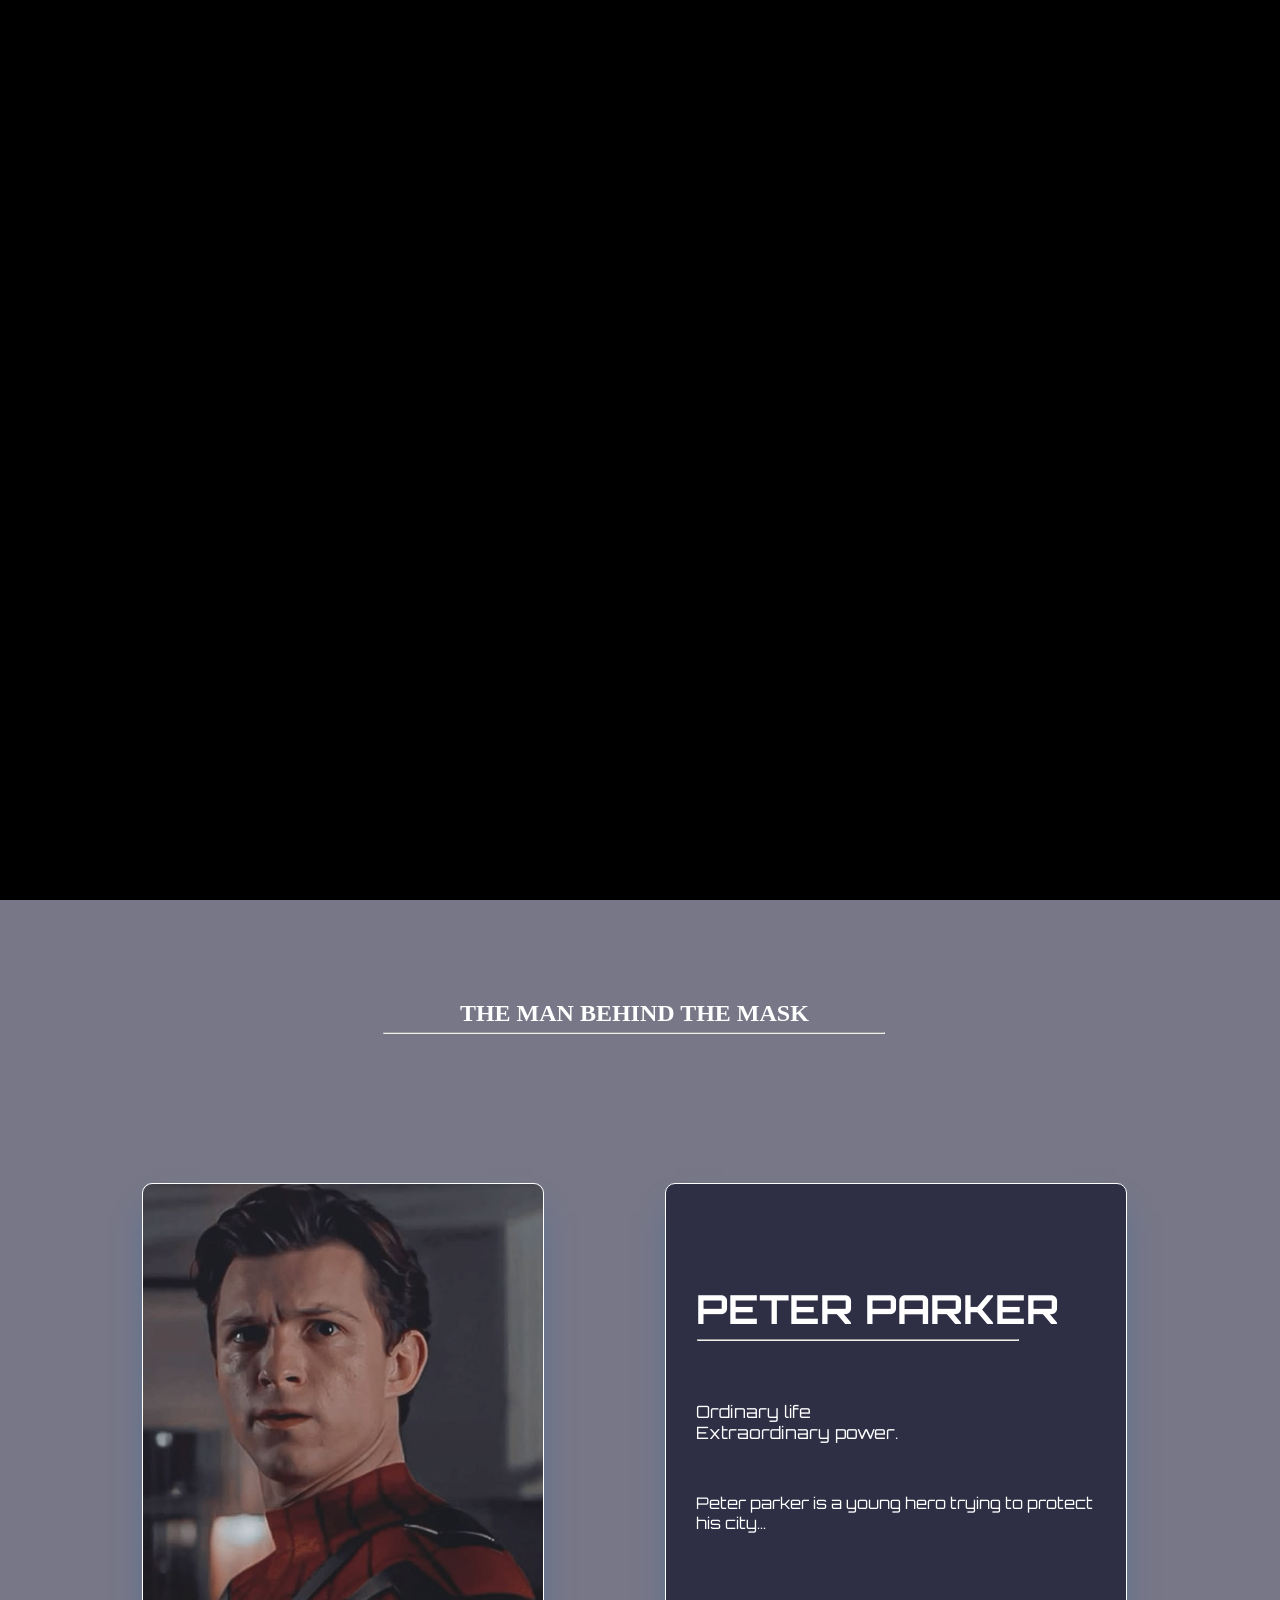
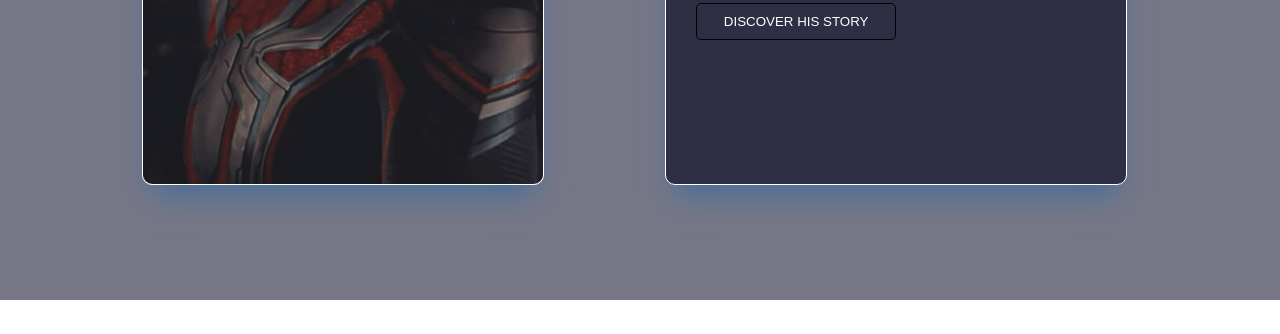
==== index.html @ 8f6e94a5 "initial commit" ====
<!DOCTYPE html>
<html lang="en">
<head>
    <meta charset="UTF-8">
    <meta name="viewport" content="width=device-width, initial-scale=1.0">
    <title>Spidy</title>
    <link rel="stylesheet" href="./css/style.css">
    <link rel="preconnect" href="https://fonts.googleapis.com">
    <link rel="preconnect" href="https://fonts.gstatic.com" crossorigin>
    <link href="https://fonts.googleapis.com/css2?family=Archivo+Black&family=Bitcount+Prop+Double:wght@100..900&family=Georama:ital,wght@0,100..900;1,100..900&family=JetBrains+Mono:ital,wght@0,100..800;1,100..800&family=Open+Sans:ital,wght@0,300..800;1,300..800&family=Orbitron:wght@400..900&family=Roboto:ital,wght@0,100..900;1,100..900&display=swap" rel="stylesheet">
</head>
<body>
    <header>
        <h1>SPIDER-MAN</h1>
        <ul>
            <li><a href="#">Home</a></li>
            <li><a href="#">Movies</a></li>
            <li><a href="#">Contact</a></li>
        </ul>
    </header>
    <section id="vdo">
        <video id="sp-vdo" class="video" src="./images/bg-vdo.mp4" muted ></video>
    </section>
    <section id="hero">
        <div class="wrapper">
            <div class="hero-content">
                <p class="one"> YOUR FRIENDLY NEIGHBORHOOD</p>
                <h1>SPIDER-MAN</h1>
                <P class="two">THE CITY NEED A HERO.</P>
                <button class="btn">EXPLORE</button>
            </div>
        </div>
    </section>
    <section id="about">
        <div class="wrapper">
            <div class="about-content"><h1>THE MAN BEHIND THE MASK</h1><hr>
                <div class="container">
                    <div class="left"><img src="./images/peter.jpeg" alt=""></div>
                    <div class="right">
                        <h2>PETER PARKER</h2>
                        <hr>
                        <p class="one">Ordinary life <br> Extraordinary power.</p>
                        <p class="two">Peter parker is a young hero trying to protect his city...</p>
                        <button class="btn">DISCOVER HIS STORY</button>
                    </div>
                </div>
            </div>
        </div>
    </section>

    <div id="intro">
        <video id="intro-vdo" src="images/intro-vdo.mp4"  muted  autoplay></video>
        
        <h1 id="spidy">SPIDER-MAN</h1>
        <button id="btn">Enter the city</button>
    </div>

    <script>

        window.addEventListener("load",function(){
            
                setTimeout(()=>{
                    document.getElementById('intro-vdo').classList.add("show")
                },100)
                setTimeout(()=>{
                    document.getElementById('intro-vdo').classList.remove("show")
                },4500)
              
                
                setTimeout(()=>{
                    document.getElementById('spidy').classList.add("show")
                },4800)

                setTimeout(()=>{
                    document.getElementById('spidy').classList.remove("show")
                },6500)
                setTimeout(()=>{
                    document.getElementById('btn').classList.add("show")
                },7000)
              
                document.getElementById('btn').addEventListener('click',()=>{
                    document.getElementById("intro").classList.add("hide");
                })

       
        })

        const bg = document.getElementById('sp-vdo')
        let isPlay=true
        let time;
       window.addEventListener("wheel",function(){
        // document.getElementById("intro").play()
            if (isPlay) {
                 bg.play()
            }
            clearTimeout(time)

            time=setTimeout(()=>{
                bg.pause();
            },200)
           
        })
    </script>
</body>
</html>
---- css/style.css ----
* {
    margin: 0;
    padding: 0;
    /* overflow: hidden; */
    color: white;
}
a {
    text-decoration: none;
    font-family: 'Georama';
    
}
p{
    font-family: 'Orbitron';
    font-weight: 100;
}
.wrapper {
    width: 96%;
    height: 100%;
    position: absolute;
    padding-left: 20px;
    padding-right: 20px;
}

ul {
    list-style: none;
}
header {
    top: 0;
    width: 100%;
    height: 100px;
    /* background: #000; */
    display: flex;
    justify-content: space-between;
    align-items: center;
    z-index: 1;
    background-color: rgba(3, 3, 16, 0.773);
    box-shadow: rgba(0, 0, 0, 0.45) 0px 25px 20px -20px;
}

header h1{
    margin-left: 40px;
    color: white;  
   
    font-family: "Orbitron" ;
    
}



header h1:hover {
    color: red;
}


header ul {
    display: flex;
    justify-content: space-around;
    margin-right: 60px;
}
header ul li {
    margin-right: 20px;
    color: white;
}

section#vdo {
    width: 100%;
    height: 100vh;
    object-fit: cover;
    position: fixed;
    z-index: -1;
    top: 0;

}
section#vdo video {
    width: 100%;
    object-fit: cover;
    height: 100%;

}

#hero {
    width: 100%;
    height: 100vh;
    background-color: rgba(5, 5, 34, 0.542);
}
#hero .container  {
    display: flex;
    justify-content: center;
    align-items: center;
    height: 100%;
    /* background-color: black; */
}
#hero .container  h1 {
    color: wheat;
    text-align: justify;
    
}
#about {
    width: 100%;
    height: 100vh;
    background-color: rgba(5, 5, 34, 0.542);
    
}
#about .about-content {
    width: 100%;
    /* text-align: center; */
    /* background: #000; */
    height: 100vh;
}
.about-content h1 {
    text-align: center;
    
}
.about-content hr {
    width: 500px;
    margin: 0 auto;
    margin-top: 5px;
}
.about-content div.container {
    display: flex;
    width: 100%;
    height: 100%;
    justify-content: space-evenly;
    align-items: center;
    
}
.about-content div.container div.left {
   width: 400px;
    height: 600px;
    border: 1px solid;
    border-radius: 10px;
    box-shadow: rgb(70, 110, 152) 0px 20px 30px -10px;
   
    /* background: red; */
    
}
.about-content div.container div.left img {
    width: 100%;
    height: 100%;
    overflow: hidden;
    object-fit: cover;
    opacity: 80%;

    
   
    
    border-radius: 10px;
    
    /* height: 400px; */
}
.about-content div.container div.right {
    width: 400px;
    height: 600px;
    border: 1px solid white;
    padding: 0 30px;
    border-radius: 10px;
     background-color: rgba(5, 5, 34, 0.641);
     box-shadow: rgb(70, 110, 152) 0px 20px 30px -10px;
}
.about-content div.container div.right h2 {
    margin-top: 100px;
    font-size: 40px;
    font-family: "Orbitron" ;
}
.about-content div.container div.right hr {
    width: 320px;
    margin-left: 1px;
    margin-top: 5px;
}
.about-content div.container div.right p.one {
    margin-top: 60px;
    font-size: 17px;
}
.about-content div.container div.right p.two {
    margin-top: 50px;

}
.about-content div.container div.right .btn {
    margin-top: 70px;
    width: 200px;
    padding: 10px;
    border: 1px solid black ;
    border-radius: 5px;
    background: #00000000;
}

.about-content div.container div.right .btn:hover {
    background-color: rgba(19, 19, 35, 0.553);
    color: white;
    cursor: pointer;
}
#intro {
    background-color: red;
}

#marvel,#spidy,#btn {
    opacity: 0;
    transform: scale(0.8);
    transition: 1s ease;
    color: white;
    position: absolute;
}

#marvel.show,#spidy.show,#btn.show {
    opacity: 1;
    transform: scale(1);
}
#intro {
    position: fixed;
    inset: 0;
    z-index: 9999;

    background: black;
    
    display: flex;
    /* flex-direction: column; */
    justify-content: center;
    align-items: center;
}
#intro.hide {
    opacity: 0;
    pointer-events: none;
    transition: 1s ease;
}

#btn {
    width: 180px;
    padding: 14px 20px;

    border: 1px solid white;
    border-radius: 3px;

    background: transparent;
    color: white;

    font-size: 15px;
    font-weight: bold;
    letter-spacing: 2px;
    text-transform: uppercase;
    z-index: 2;
    cursor: pointer;

    transition: 0.4s ease;
}

#btn:hover {
    background: #e10600;
    border-color: #e10600;
    box-shadow: 0 0 25px rgba(230, 0, 0, 0.7);
    transform: scale(1.05);
}
#marvel {
    text-align: center;
    font-size: 100px;
    letter-spacing: 0.2cm;
    background-color: #e10600;
    padding: 20px 50px;
    border-radius: 5px;
    border: 1px solid white;
    box-shadow: rgba(227, 178, 178, 0.35) 0px 5px 15px;
    transform: scale(0.8);
    transition: 0.5s ease;
    font-weight: 900;
    position: absolute;
}

#spidy {
    font-size: 100px;
    font-weight: 900;
    letter-spacing: 0.1cm;
    background-color: rgb(16, 16, 58);
    color: rgb(177, 13, 13);
    padding: 20px 60px;
    border: 1px solid white;
    box-shadow: rgba(227, 178, 178, 0.35) 0px 5px 15px;
    transform: scale(0.8);
    transition: 0.5s ease;
    position: absolute;
}


#intro-vdo {
    width: 100%;
    object-fit: cover;
    opacity: 0;
    position: absolute;
    z-index: 1;
}

#intro-vdo.show {
    opacity: 1;
}

.hero-content {
    /* background: #000; */
    position: absolute;
    top: 90px;
    width: 500px;
    height: 500px;
    display: flex;
    flex-direction: column;
    /* padding-left: 40px; */
    /* align-items: center; */
    /* justify-content: center; */
    
}
.hero-content p.one {
    margin-top: 250px;
    margin-left: 50px;
    font-size: 12px;
    letter-spacing: 2px;
}
.hero-content h1 {
    margin-left: 50px;
    margin-top: 10px;
    font-weight: bold;
    letter-spacing: 1px;
    font-family:'Orbitron'  ;
    font-weight: 400;
}
.hero-content p.two {
    margin-left: 50px;
    font-size: 12px;
    margin-top: 10px;
    letter-spacing: 2px

}

.hero-content .btn {
    background-color: #00000000;
    width: 100px;
    height: 40px;
    margin-top: 15px;
    margin-left: 50px;
    border-radius: 5px;
    border: 1px solid black;
    
}
.hero-content .btn:hover {
    cursor: pointer;
    background-color: red;
    color: white;
}
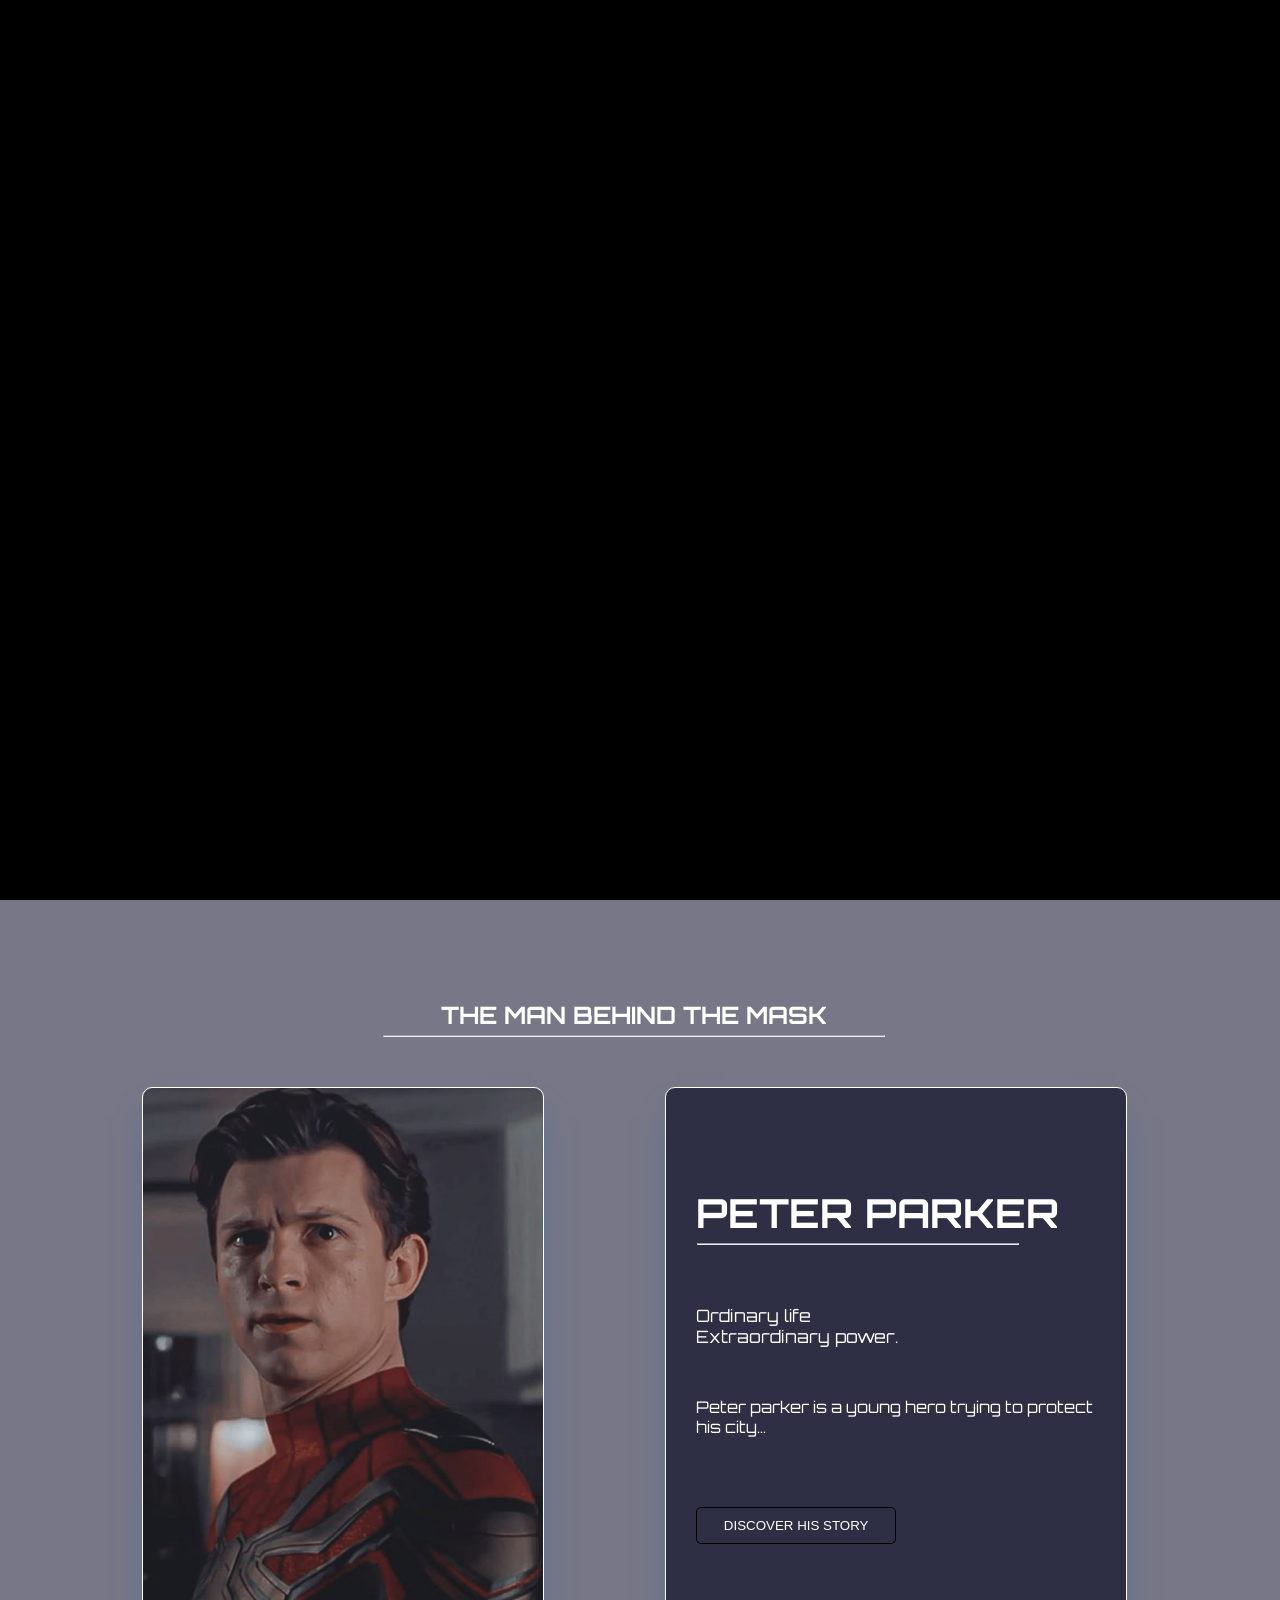
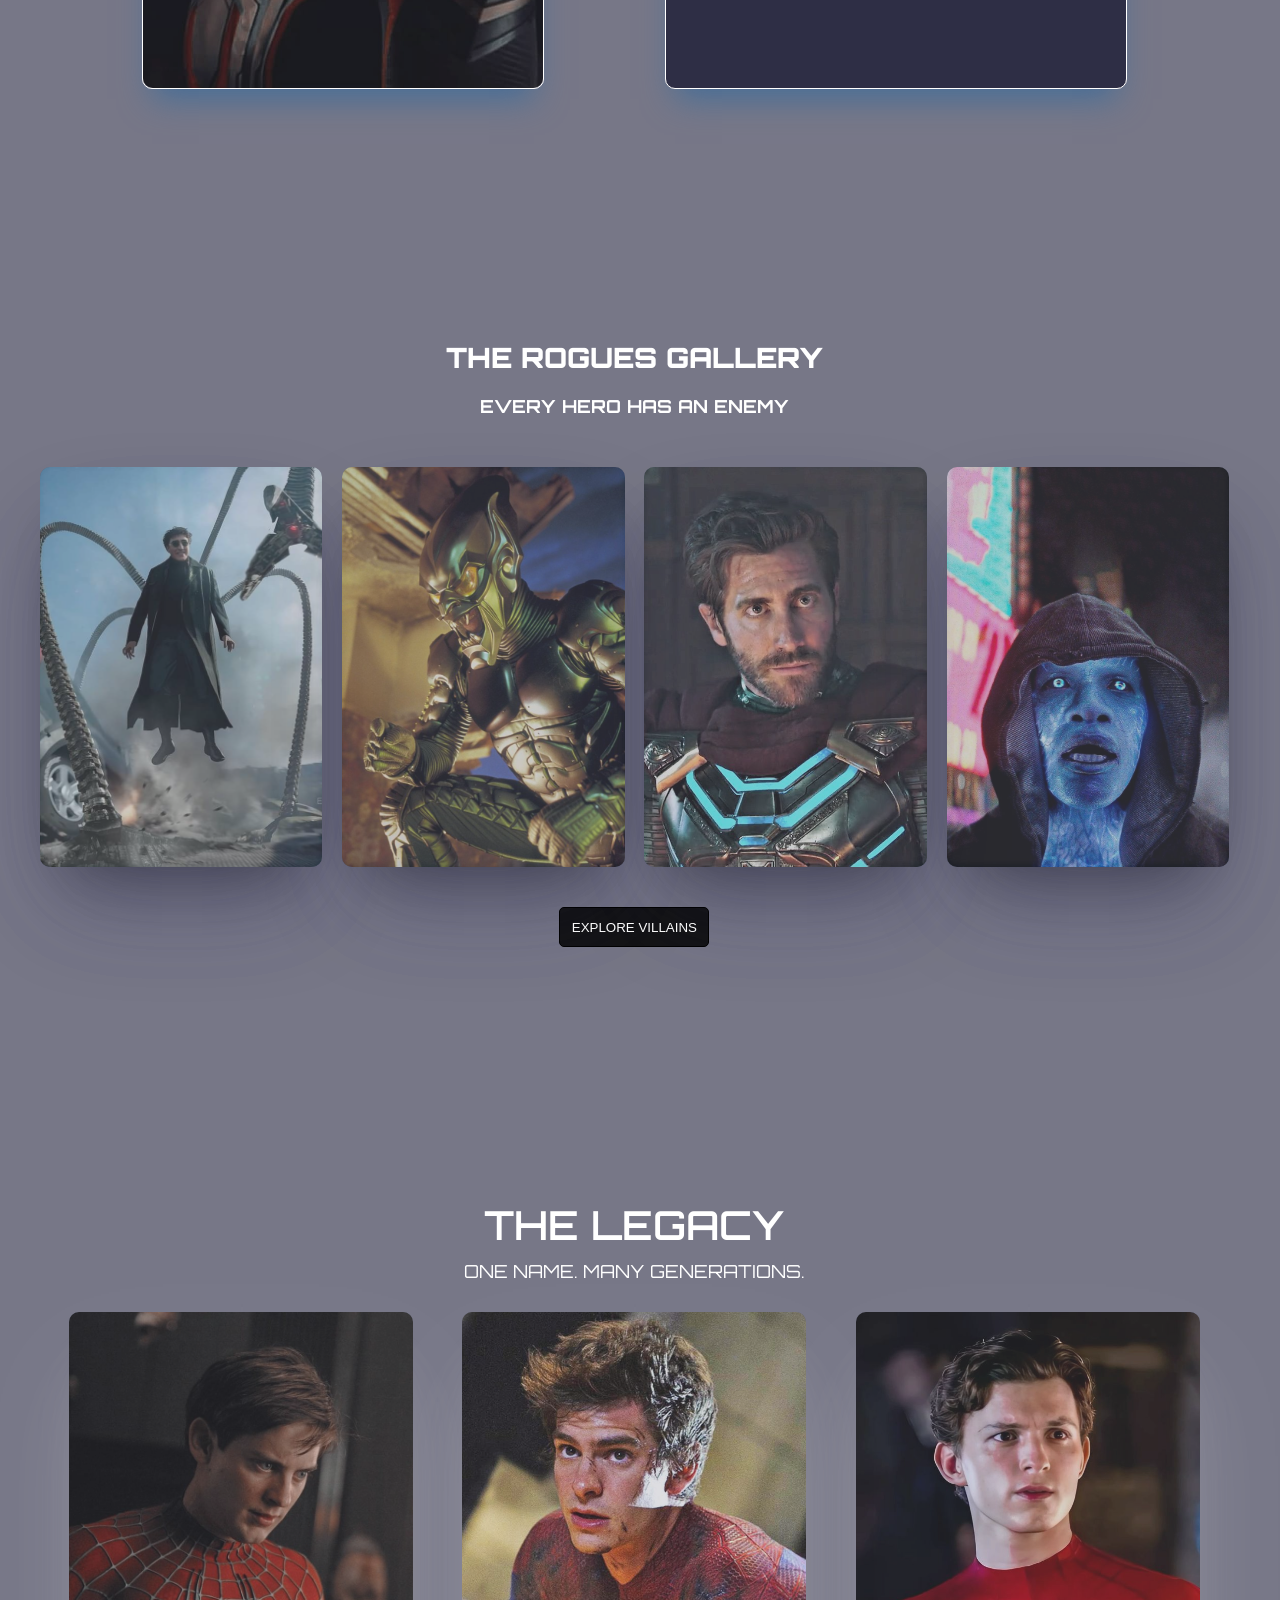
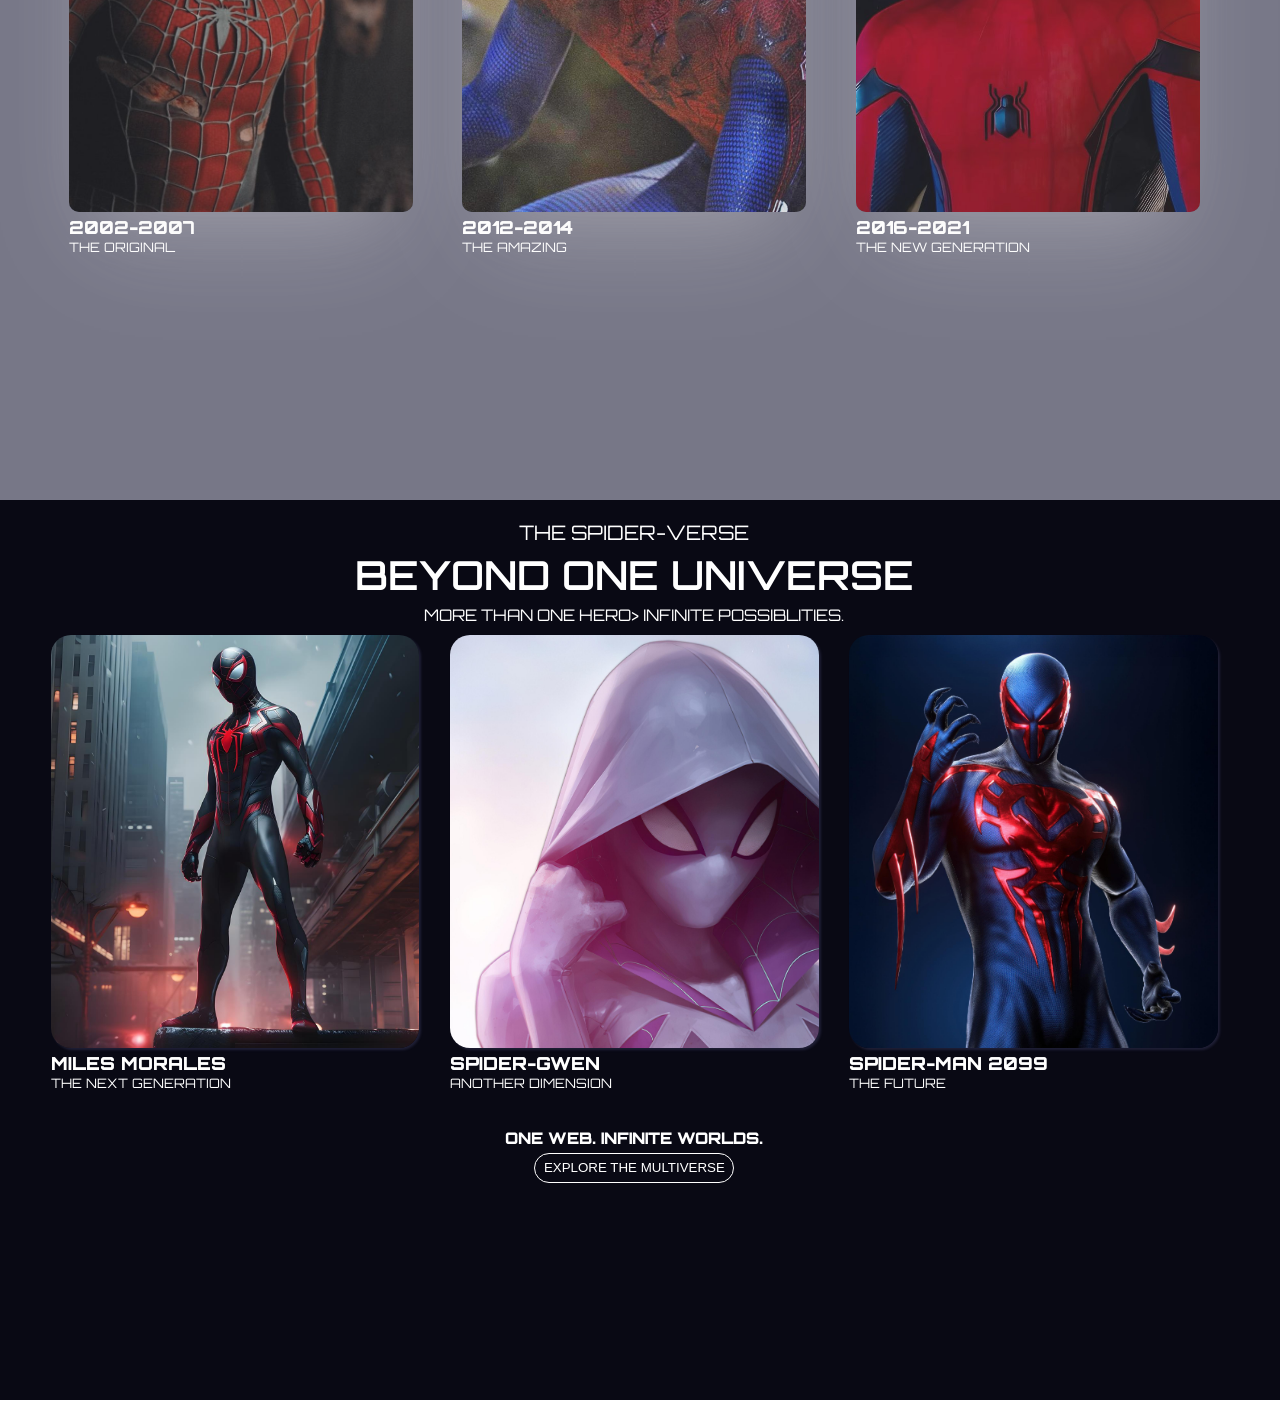
==== commit 82c64bc4: "Updated project" ====
--- a/index.html
+++ b/index.html
@@ -44,6 +44,64 @@
                         <button class="btn">DISCOVER HIS STORY</button>
                     </div>
                 </div>
+            </div>
+        </div>
+    </section>
+
+    <section id="villans">
+        <div class="wrapper">
+            <div class="container">
+            <h1>THE ROGUES GALLERY  </h1>
+            <h2>EVERY HERO HAS AN ENEMY</h2>
+            <ul>
+                <li><img src="./images/oct.jpeg" alt=""></li>
+                <li><img src="./images/green.jpeg" alt=""></li>
+                <li><img src="./images/jake.jpeg" alt=""></li>
+                <li><img src="./images/current.jpeg" alt=""></li>
+            </ul>
+            <button>EXPLORE VILLAINS</button>
+        </div>
+        </div>
+    </section>
+
+    <section id="legacy">
+        <div class="wrapper">
+            <div class="container">
+                <h1>THE LEGACY</h1>
+                <p>ONE NAME. MANY GENERATIONS.</p>
+                <ul>
+                    <li>
+                        <img src="./images/spider1.jpeg" alt="">
+                        <h3>2002-2007</h3>
+                        <span>THE ORIGINAL</span>
+                    </li>
+                    <li>
+                        <img src="./images/spider2.jpeg" alt="">
+                        <h3>2012-2014</h3>
+                        <span>THE AMAZING</span>
+                    </li>
+                    <li>
+                        <img src="./images/spider3.jpeg" alt="">
+                        <h3>2016-2021</h3>
+                        <span>THE NEW GENERATION</span>
+                    </li>
+                </ul>
+            </div>
+        </div>
+    </section>
+    <section id="spider-verse">
+        <div class="wrapper">
+            <div class="container">
+                <h2>THE SPIDER-VERSE</h2>
+                <h1>BEYOND ONE UNIVERSE</h1>
+                <p>MORE THAN ONE HERO> INFINITE POSSIBLITIES.</p>
+                <ul>
+                    <li><img src="./images/sp-one.jpeg" alt=""><h3>MILES MORALES</h3><span>THE NEXT GENERATION</span></li>
+                    <li><img src="./images/sp-two.jpeg" alt=""><h3>SPIDER-GWEN</h3><span>ANOTHER DIMENSION</span></li>
+                    <li><img src="./images/sp-three.jpeg" alt=""><h3>SPIDER-MAN 2099</h3><span>THE FUTURE</span></li>
+                </ul>
+                <h1 class="bottom">ONE WEB. INFINITE WORLDS.</h1>
+                <button class="btn">EXPLORE THE MULTIVERSE</button>
             </div>
         </div>
     </section>
--- a/css/style.css
+++ b/css/style.css
@@ -3,6 +3,11 @@
     padding: 0;
     /* overflow: hidden; */
     color: white;
+}
+h3 {
+    font-size: 18px;
+    font-family: 'Orbitron';
+    font-weight: 900;
 }
 a {
     text-decoration: none;
@@ -109,7 +114,8 @@
 }
 .about-content h1 {
     text-align: center;
-    
+    font-family: "Orbitron" ;
+    font-weight: 700;
 }
 .about-content hr {
     width: 500px;
@@ -119,7 +125,8 @@
 .about-content div.container {
     display: flex;
     width: 100%;
-    height: 100%;
+    /* height: 100%; */
+    margin-top: 50px;
     justify-content: space-evenly;
     align-items: center;
     
@@ -340,4 +347,694 @@
     cursor: pointer;
     background-color: red;
     color: white;
-}+}
+
+
+#villans {
+    width: 100%;
+    height: 100vh;
+    background-color: rgba(5, 5, 34, 0.542);
+}
+
+#villans div.container {
+    width: 100%;
+    height: 100%;
+    display: flex;
+    flex-direction: column;
+    /* justify-content: center; */
+    align-items: center;
+}
+#villans h1 {
+    margin-top: 40px;
+    font-size: 28px;
+    font-family: "Orbitron" ;
+    font-weight: 900;
+}
+#villans h2 {
+    margin-top: 20px;
+    font-size: 18px;
+    font-family: "Orbitron",'Open Sans';
+}
+
+#villans ul {
+    display: flex;
+    justify-content: space-evenly;
+    width: 100%;
+    margin-top: 50px;
+}
+#villans ul li {
+    width: 23%;
+    height: 400px;
+    /* background: red; */
+    border-radius: 10px;
+    box-shadow: rgba(50, 50, 93, 0.25) 0px 50px 100px -20px, rgba(0, 0, 0, 0.3) 0px 30px 60px -30px, rgba(10, 37, 64, 0.35) 0px -2px 6px 0px inset;
+}
+
+#villans button {
+    width: 150px;
+    height: 40px;
+    background-color: rgba(0, 0, 0, 0.836);
+    border: 1px solid black;
+    margin-top: 40px;
+    padding: 5px;
+    border-radius: 5px;
+
+}
+
+#villans ul li img {
+    width: 100%;
+    object-fit: cover;
+    height: 100%;
+    border-radius: 10px;
+    transform: scale(1);
+    transition: 0.5s;
+    opacity: 65%;
+    box-shadow: rgba(50, 50, 93, 0.25) 0px 50px 100px -20px, rgba(0, 0, 0, 0.3) 0px 30px 60px -30px, rgba(10, 37, 64, 0.35) 0px -2px 6px 0px inset;
+}
+#villans ul li img:hover {
+    transform: scale(1.1);
+}
+
+
+#villans button:hover {
+    cursor: pointer;
+    background-color: rgba(0, 0, 0, 0);
+}
+
+#legacy {
+    width: 100%;
+    height: 100vh;
+     background-color: rgba(5, 5, 34, 0.542);
+}
+
+#legacy div.container {
+    width: 100%;
+    height: 100%;
+   
+    
+}
+
+#legacy div.container h1 {
+    text-align: center;
+    font-size: 40px;
+    font-family: "Orbitron" ;
+    font-weight: 600;
+}
+#legacy div.container p {
+    text-align: center;
+    margin-top: 10px;
+    font-size: 18px;
+}
+
+#legacy ul {
+    width: 100%;
+    display: flex;
+    justify-content: space-evenly;
+    margin-top: 30px;
+}
+#legacy ul li {
+    width: 28%;
+    height: 500px;
+    /* background: red; */
+}
+#legacy ul li img {
+    width: 100%;
+    height: 100%;
+    object-fit: cover;
+    border-radius: 10px;
+    box-shadow: rgba(255, 255, 255, 0.25) 0px 50px 100px -20px, rgba(201, 195, 195, 0.3) 0px 30px 60px -30px, rgba(10, 37, 64, 0.35) 0px -2px 6px 0px inset;
+    transition: 0.5s;
+    opacity: 75%;
+}
+#legacy ul li img:hover {
+    transform: scale(1.1);
+    opacity: 100%;
+    box-shadow: rgba(0, 0, 0, 0.15) 0px 2px 8px;
+    
+}
+
+span {
+    font-size: 13px;
+    font-family: 'Orbitron';
+    font-weight: 100;
+}
+section#spider-verse {
+    width: 100%;
+    height: 100vh;
+    background: #090914;
+}
+#spider-verse div.container {
+    width: 100%;
+    height: 100%;
+
+}
+
+#spider-verse div.container h2 {
+    font-size: 20px;
+    text-align: center;
+    margin-top: 20px;
+     font-family: 'Orbitron';
+     font-weight: 400;
+}
+
+#spider-verse div.container h1 {
+    font-size: 40px;
+    margin-top: 5px;
+    text-align: center;
+    font-family: 'Orbitron';
+    font-weight: 600;
+}
+#spider-verse div.container p {
+    text-align: center;
+    margin-top: 5px;
+}
+
+#spider-verse div.container ul {
+    width: 100%;
+    display: flex;
+    justify-content: space-evenly;
+    margin-top: 10px;
+}
+
+#spider-verse div.container ul li {
+    width: 30%;
+    
+}
+#spider-verse div.container ul li img {
+    width: 100%;
+    object-fit: cover;
+    height: 100%;
+    border-radius: 20px;
+    box-shadow: oklab(74.68900000000001% 0.02879 -0.11953 / 0.15) 1.95px 1.95px 2.6px;
+}
+#spider-verse div.container .bottom {
+    font-size: 16px;
+    font-weight: 900;
+    margin-top: 80px;
+}
+#spider-verse div.container button {
+    width: 200px;
+    height: 30px;
+    padding: 5px;
+    margin: 5px auto 0 auto;
+    background-color: #0909140c;
+    border: 1px solid white;
+    border-radius: 20px;
+    display: block;
+
+
+}
+
+
+
+
+
+
+/* =================================
+   TABLET RESPONSIVE
+================================= */
+
+@media (max-width: 768px) {
+
+    * {
+        box-sizing: border-box;
+    }
+
+    /* COMMON WRAPPER */
+    .wrapper {
+        position: relative;
+        width: 100%;
+        height: auto;
+        padding: 30px 20px;
+    }
+
+    /* HEADER */
+    header {
+        height: 80px;
+        padding: 0 20px;
+    }
+
+    header h1 {
+        margin-left: 0;
+        font-size: 22px;
+    }
+
+    header ul {
+        margin-right: 0;
+    }
+
+    header ul li {
+        margin-right: 12px;
+    }
+
+    /* BACKGROUND VIDEO */
+    section#vdo video {
+        width: 100%;
+        height: 100%;
+        object-fit: cover;
+    }
+
+    /* HERO */
+    #hero {
+        height: 100vh;
+        min-height: 600px;
+    }
+
+    #hero .wrapper {
+        min-height: 100%;
+        display: flex;
+        align-items: center;
+    }
+
+    .hero-content {
+        position: relative;
+        top: auto;
+        width: 100%;
+        height: auto;
+    }
+
+    .hero-content p.one,
+    .hero-content p.two,
+    .hero-content h1,
+    .hero-content .btn {
+        margin-left: 0;
+    }
+
+    .hero-content p.one {
+        margin-top: 0;
+    }
+
+    .hero-content h1 {
+        font-size: 35px;
+    }
+
+    /* ABOUT */
+    #about,
+    #about .about-content {
+        height: auto;
+    }
+
+    .about-content h1 {
+        font-size: 26px;
+    }
+
+    .about-content hr {
+        width: 80%;
+    }
+
+    .about-content div.container {
+        flex-direction: column;
+        gap: 30px;
+        margin-top: 30px;
+    }
+
+    .about-content div.container div.left {
+        width: 100%;
+        max-width: 400px;
+        height: 450px;
+    }
+
+    .about-content div.container div.right {
+        width: 100%;
+        max-width: 400px;
+        height: auto;
+        min-height: 400px;
+        padding: 25px;
+    }
+
+    .about-content div.container div.right h2 {
+        margin-top: 25px;
+        font-size: 30px;
+    }
+
+    .about-content div.container div.right hr {
+        width: 100%;
+    }
+
+    .about-content div.container div.right p.one {
+        margin-top: 30px;
+    }
+
+    .about-content div.container div.right p.two {
+        margin-top: 25px;
+    }
+
+    .about-content div.container div.right .btn {
+        margin-top: 35px;
+    }
+
+    /* VILLAINS */
+    #villans {
+        height: auto;
+    }
+
+    #villans div.container {
+        height: auto;
+    }
+
+    #villans ul {
+        display: grid;
+        grid-template-columns: repeat(2, 1fr);
+        gap: 20px;
+    }
+
+    #villans ul li {
+        width: 100%;
+        height: 300px;
+    }
+
+    /* LEGACY */
+    #legacy {
+        height: auto;
+    }
+
+    #legacy div.container {
+        height: auto;
+    }
+
+    #legacy ul {
+        display: grid;
+        grid-template-columns: repeat(2, 1fr);
+        gap: 25px;
+    }
+
+    #legacy ul li {
+        width: 100%;
+        height: auto;
+    }
+
+    #legacy ul li img {
+        height: 350px;
+    }
+
+    /* SPIDER VERSE */
+    #spider-verse {
+        height: auto;
+    }
+
+    #spider-verse div.container {
+        height: auto;
+    }
+
+    #spider-verse div.container ul {
+        display: grid;
+        grid-template-columns: repeat(2, 1fr);
+        gap: 20px;
+    }
+
+    #spider-verse div.container ul li {
+        width: 100%;
+    }
+
+    #spider-verse div.container ul li img {
+        height: 300px;
+    }
+
+    #spider-verse div.container .bottom {
+        margin-top: 40px;
+    }
+
+    /* INTRO */
+    #intro-vdo {
+        height: 100%;
+        inset: 0;
+    }
+
+}
+
+
+/* =================================
+   MOBILE RESPONSIVE
+================================= */
+
+@media (max-width: 480px) {
+
+    /* HEADER */
+    header {
+        height: auto;
+        min-height: 75px;
+        flex-direction: column;
+        justify-content: center;
+        gap: 12px;
+        padding: 15px 10px;
+    }
+
+    header h1 {
+        font-size: 20px;
+    }
+
+    header ul {
+        width: 100%;
+        justify-content: center;
+        gap: 25px;
+        margin: 0;
+    }
+
+    header ul li {
+        margin: 0;
+        font-size: 13px;
+    }
+
+    /* HERO */
+    #hero {
+        min-height: 650px;
+    }
+
+    .hero-content p.one {
+        font-size: 10px;
+        letter-spacing: 1px;
+    }
+
+    .hero-content h1 {
+        font-size: 28px;
+    }
+
+    .hero-content p.two {
+        font-size: 10px;
+    }
+
+    /* ABOUT */
+    #about .wrapper {
+        padding: 50px 18px;
+    }
+
+    .about-content h1 {
+        font-size: 21px;
+    }
+
+    .about-content div.container div.left {
+        height: 350px;
+    }
+
+    .about-content div.container div.right {
+        min-height: 370px;
+        padding: 20px;
+    }
+
+    .about-content div.container div.right h2 {
+        font-size: 25px;
+    }
+
+    .about-content div.container div.right p {
+        font-size: 13px;
+    }
+
+    .about-content div.container div.right .btn {
+        width: 100%;
+        max-width: 200px;
+    }
+
+    /* VILLAINS */
+    #villans {
+        padding-bottom: 40px;
+    }
+
+    #villans h1 {
+        font-size: 21px;
+        text-align: center;
+    }
+
+    #villans h2 {
+        font-size: 13px;
+        text-align: center;
+    }
+
+    #villans ul {
+        grid-template-columns: repeat(2, minmax(0, 1fr));
+        gap: 12px;
+        margin-top: 30px;
+    }
+
+    #villans ul li {
+        height: 230px;
+    }
+
+    #villans button {
+        margin-bottom: 20px;
+    }
+
+    /* LEGACY */
+    #legacy {
+        padding-bottom: 40px;
+    }
+
+    #legacy div.container h1 {
+        font-size: 28px;
+    }
+
+    #legacy div.container p {
+        font-size: 12px;
+    }
+
+    #legacy ul {
+        grid-template-columns: repeat(2, minmax(0, 1fr));
+        gap: 15px;
+    }
+
+    #legacy ul li img {
+        height: 230px;
+    }
+
+    #legacy ul li h3 {
+        font-size: 12px;
+        margin-top: 8px;
+    }
+
+    #legacy ul li span {
+        font-size: 9px;
+    }
+
+    /* SPIDER VERSE */
+    #spider-verse {
+        padding-bottom: 40px;
+    }
+
+    #spider-verse div.container h2 {
+        font-size: 15px;
+    }
+
+    #spider-verse div.container h1 {
+        font-size: 25px;
+    }
+
+    #spider-verse div.container p {
+        font-size: 10px;
+    }
+
+    #spider-verse div.container ul {
+        grid-template-columns: 1fr;
+        gap: 25px;
+        margin-top: 25px;
+    }
+
+    #spider-verse div.container ul li img {
+        height: 350px;
+    }
+
+    #spider-verse div.container ul li h3 {
+        font-size: 16px;
+        margin-top: 8px;
+    }
+
+    #spider-verse div.container ul li span {
+        font-size: 11px;
+    }
+
+    #spider-verse div.container .bottom {
+        font-size: 18px;
+        margin-top: 40px;
+    }
+
+    #spider-verse div.container button {
+        width: 100%;
+        max-width: 220px;
+        height: 40px;
+        margin-top: 15px;
+    }
+
+    /* INTRO SCREEN */
+    #spidy {
+        z-index: 2;
+        left: 50%;
+        top: 40%;
+        width: calc(100% - 30px);
+        padding: 15px 10px;
+        font-size: 30px;
+        text-align: center;
+        transform: translate(-50%, -50%) scale(0.8);
+    }
+
+    #spidy.show {
+        transform: translate(-50%, -50%) scale(1);
+    }
+
+    #btn {
+        z-index: 2;
+        left: 50%;
+        top: 60%;
+        width: 170px;
+        transform: translate(-50%, -50%) scale(0.8);
+    }
+
+    #btn.show {
+        transform: translate(-50%, -50%) scale(1);
+    }
+
+}
+
+/* FIX LEGACY AND SPIDER-VERSE MOBILE LAYOUT */
+
+@media (max-width: 600px) {
+
+    /* LEGACY */
+    #legacy ul {
+        grid-template-columns: repeat(2, minmax(0, 1fr));
+        gap: 20px 12px;
+    }
+
+    #legacy ul li:nth-child(3) {
+        grid-column: 1 / -1;
+        width: 50%;
+        justify-self: center;
+    }
+
+    #legacy ul li img {
+        height: 280px;
+    }
+
+
+    /* SPIDER VERSE */
+    #spider-verse div.container ul {
+        grid-template-columns: repeat(2, minmax(0, 1fr));
+        gap: 25px 12px;
+    }
+
+    #spider-verse div.container ul li:nth-child(3) {
+        grid-column: 1 / -1;
+        width: 50%;
+        justify-self: center;
+    }
+
+    #spider-verse div.container ul li img {
+        height: 280px;
+    }
+
+}
+
+
+/* SMALL MOBILE PHONES */
+
+@media (max-width: 380px) {
+
+    #legacy ul,
+    #spider-verse div.container ul {
+        grid-template-columns: 1fr;
+    }
+
+    #legacy ul li:nth-child(3),
+    #spider-verse div.container ul li:nth-child(3) {
+        grid-column: auto;
+        width: 100%;
+    }
+
+}
